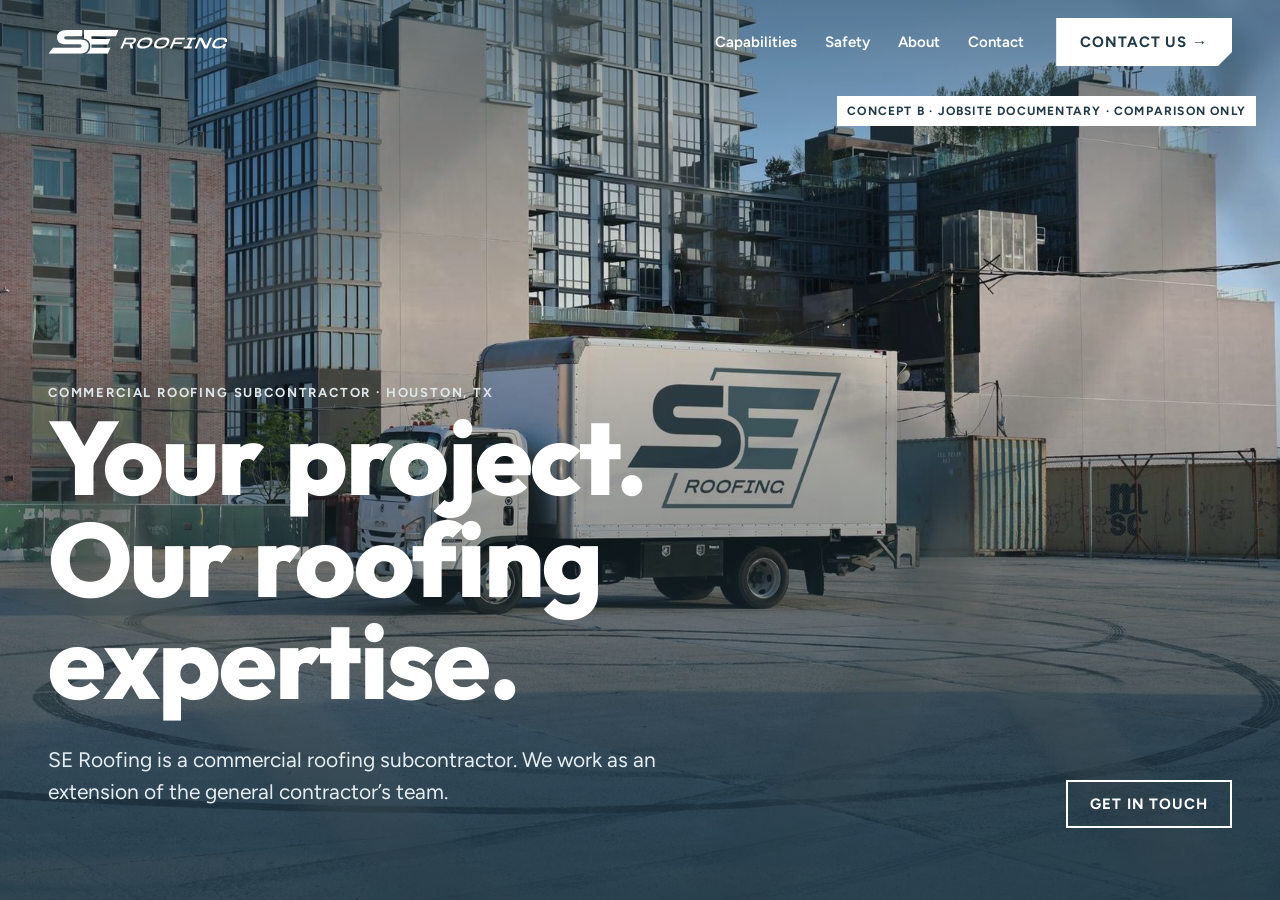
==== docs/direction/concept-b-hero.html @ 1069a1d4 "Add SE Roofing website design direction v1 (docs only): Field Manual direction, Home mock (static + " ====
<!doctype html><html lang="en"><head><meta charset="utf-8"><meta name="viewport" content="width=device-width,initial-scale=1">
<title>Concept B hero · Jobsite Documentary · SE Roofing</title>
<style>@font-face{
  font-family: 'Figtree';
  font-style: normal;
  font-weight: 400 900;
  font-display: swap;
  src: url([data-uri]) format('woff2');
  unicode-range: U+0000-00FF, U+0131, U+0152-0153, U+02BB-02BC, U+02C6, U+02DA, U+02DC, U+0304, U+0308, U+0329, U+2000-206F, U+20AC, U+2122, U+2191, U+2193, U+2212, U+2215, U+FEFF, U+FFFD;
}
@font-face{
  font-family: 'Outfit';
  font-style: normal;
  font-weight: 800 900;
  font-display: swap;
  src: url([data-uri]) format('woff2');
  unicode-range: U+0000-00FF, U+0131, U+0152-0153, U+02BB-02BC, U+02C6, U+02DA, U+02DC, U+0304, U+0308, U+0329, U+2000-206F, U+20AC, U+2122, U+2191, U+2193, U+2212, U+2215, U+FEFF, U+FFFD;
}/* SE Roofing tokens — PROPOSAL only, 2026-11-24, America/Chicago.
   Extracted from haydenclayne-ctrl/SE-Roofing- (brand/color, typography, logos;
   main @ a5951a3, 2026-07-01) and from related implementations:
   Command seroofing namespace (PR #14 findings), estimate-command globals.css,
   and the live Framer marketing site at seroofingteam.com (canonical tags point
   at roofingse.com). Not owner-approved.
   Prefix: --se-
   Official brand tokens are the first two groups. Product and live-site
   groups record what already ships; they are not approved brand additions.
   Do not mix Roof Co gold/navy, HCC, Cotton Co, Foundation, Blackhorn,
   Founders Ranch, or Rental One values into the official brand set. */

:root {
  /* ── Official brand (logo vectors + brand/color) ─────────────────── */
  --se-navy: #203A47;            /* PANTONE 7546 C. Primary. "S" and ROOFING wordmark. 11.95:1 on white (AAA). */
  --se-slate: #456977;           /* PANTONE 5405 C. SE Slate Blue. "E" bars, accent panels. 5.93:1 on white (AA body — the written guide's "large text only" note is too conservative). 2.01:1 on navy — never navy type on slate. */
  --se-white: #FFFFFF;           /* Page grounds, reverse type */
  --se-mist: #E7E9EA;            /* Light gray section ground from the Capabilities Statement. Approximate; not from a vector swatch. Command seroofing.mist and Estimate Command --color-line use this value. Navy on mist is 9.81:1. */

  /* ── Type (confirmed print system) ───────────────────────────────── */
  /* Proxima Nova + Museo Sans 900. Commercial; no webfont license confirmed;
     no files in the repo. Bio docs use NewScience/Rajdhani instead — not these
     tokens. The live marketing site currently ships Montserrat/Switzer. */
  --se-font-family: "Proxima Nova", "Museo Sans", "Century Gothic", "Avenir Next", sans-serif;
  --se-font-display: "Museo Sans", "Proxima Nova", "Century Gothic", "Avenir Next", sans-serif;

  /* ── Command / Estimating seroofing extras (product, not print brand) */
  --se-steel-light: #7E9BA7;     /* Command-only. 2.94:1 on white — not body text. 4.06:1 on navy — large-text AA only. */

  /* ── Estimate Command extras (SE-only app; conflicts with Command) ─ */
  --se-ec-bg: #F4F7F9;           /* App ground. Close to the live site's #F5F7F9; not Command's #F5F5F7. */
  --se-ec-muted: #6D7D88;        /* 4.25:1 on white — fails AA at 14px. */
  --se-ec-brand-soft: #E9EEF0;
  --se-ec-success: #2F8A5B;      /* 4.28:1 on white — fails AA at 14px. Command good is #2F6F52 (5.97:1). */
  --se-ec-success-soft: #E7F2EB;
  --se-ec-warning: #B07A1E;      /* 3.72:1 on white — large-text only. Command warn is #9C6A1E (4.67:1). */
  --se-ec-warning-soft: #F7EFE0;
  --se-ec-danger: #C0504D;       /* 4.67:1 on white (AA). Command bad is #943B3B (7.12:1). */
  --se-ec-danger-soft: #F7EBEB;
  --se-ec-radius-card: 14px;

  /* ── Live marketing site, observed 2026-11-24 on seroofingteam.com.
        Not official brand colors. Recorded so the drift is explicit. ─ */
  --se-web-ink: #16272F;         /* Header/on-light buttons, body-adjacent ink. Near, not equal to, SE Navy. 15.38:1 on white. */
  --se-web-heading: #1A1A2E;     /* Section titles */
  --se-web-footer: #182B33;      /* Footer field; nearby samples #1D2D35 / #1E343D */
  --se-web-orange: #D4762C;      /* Primary CTA. White type is 3.27:1 — fails AA at the 15px button size. Black type would be 6.43:1. Not Roof Co gold. */
  --se-web-ground: #F5F7F9;      /* Light section ground */
  --se-web-consult: #EBFBFF;     /* "Request a Roofing Consultation" band */
  --se-web-panel: #CADAE4;       /* "Delivered At Scale" light panel */
  --se-web-eyebrow: #CCE6FF;     /* "OVERVIEW:" on dark service cards */
  --se-web-font-ui: "Montserrat", "Inter", sans-serif;
  --se-web-font-stat: "Switzer", "Montserrat", sans-serif;
}
/* SE Roofing — web direction tokens (PROPOSAL, 2026-11-24, America/Chicago). Not approved.
   Load AFTER design-system/tokens.css (which defines --se-navy, --se-slate, --se-white, --se-mist).
   Only neutrals, spacing, type and layout are added here. No new brand colors. */
:root{
  /* Neutrals (support only, never as brand color) */
  --se-paper:#F4F6F7;        /* light section ground. Navy on paper 11.02:1 */
  --se-line:#C9D1D5;         /* hairlines/borders — non-text only */
  --se-line-strong:#8FA1AA;  /* section rules — non-text only (2.68:1) */
  --se-ink-2:#3A4E58;        /* secondary body text. 8.71:1 on white */
  --se-on-navy-2:#C9D6DC;    /* secondary text on navy. 8.04:1 */

  /* Accent — OFF by default (= navy). BRANDING (pending Hayden): .accent-orange flips it. */
  --se-accent:var(--se-navy); --se-accent-ink:var(--se-white);

  /* Fonts — swappable. Interim free Google Fonts until Proxima Nova / Museo Sans 900 are web-licensed.
     To switch: change these two lines only. */
  --se-font-body:"Figtree","Proxima Nova","Avenir Next","Segoe UI",Arial,sans-serif;     /* Proxima Nova stand-in */
  --se-font-display:"Outfit","Museo Sans","Proxima Nova","Avenir Next",Arial,sans-serif; /* Museo Sans 900 stand-in */
  --se-display-weight:800;

  /* Headline case — DECISION (Jeremy, 2026-11-24): sentence case. Author headings in sentence case; never transform.
     Uppercase is reserved for small labels/eyebrows, buttons and spec keys (--se-label-case). */
  --se-heading-case:none;
  --se-label-case:uppercase;

  /* Type scale (desktop / phone ≤720 overrides below) */
  --se-fs-h1:72px;  --se-lh-h1:1.02;
  --se-fs-h2:44px;  --se-lh-h2:1.06;
  --se-fs-h3:22px;  --se-lh-h3:1.2;
  --se-fs-lead:21px;
  --se-fs-body:18px; --se-lh-body:1.55;
  --se-fs-small:15px;
  --se-fs-label:13px; --se-ls-label:.14em;

  /* Spacing (4px base) */
  --s1:4px;--s2:8px;--s3:12px;--s4:16px;--s5:24px;--s6:32px;--s7:48px;--s8:64px;--s9:96px;--s10:128px;

  /* Layout */
  --gutter:24px; --margin:48px; --max:1240px; --header-h:76px;
  --cut:14px;        /* cut-corner on primary buttons (echoes the parallelogram frame) */
  --cut-photo:48px;  /* cut-corner on hero/case-study photos */
}
@media (max-width:1100px){:root{--margin:32px;--se-fs-h1:60px}}
@media (max-width:720px){:root{--margin:20px;--gutter:16px;--header-h:64px;--se-fs-h1:42px;--se-lh-h1:1.04;--se-fs-h2:30px;--se-fs-h3:20px;--se-fs-lead:18px;--se-fs-body:17px;--cut-photo:28px}}
.accent-orange{--se-accent:#D4762C;--se-accent-ink:#111111;} /* BRANDING (pending Hayden). #111 on #D4762C = 5.78:1 */
/* SE Roofing — Direction A "Field Manual" component CSS. PROPOSAL 2026-11-24. Uses only tokens from tokens.css + tokens.web.css. */
.accent-orange{--se-accent:#D4762C;--se-accent-ink:#111111;}
*{box-sizing:border-box}
html{scroll-behavior:smooth}
@media (prefers-reduced-motion:reduce){html{scroll-behavior:auto}*{transition:none!important;animation:none!important}}
body{margin:0;font-family:var(--se-font-body);font-size:var(--se-fs-body);line-height:var(--se-lh-body);color:var(--se-navy);background:var(--se-white);-webkit-font-smoothing:antialiased}
img{max-width:100%;display:block}
a{color:inherit}
.wrap{max-width:calc(var(--max) + 2*var(--margin));margin:0 auto;padding:0 var(--margin)}
.grid{display:grid;grid-template-columns:repeat(12,1fr);gap:var(--gutter)}
.skip{position:absolute;left:-999px;top:8px;background:var(--se-navy);color:#fff;padding:8px 12px;z-index:99}
.skip:focus{left:8px}
:focus-visible{outline:3px solid var(--se-slate);outline-offset:3px}
.on-navy :focus-visible{outline-color:#fff}

/* Type */
.label{font:700 var(--se-fs-label)/1.2 var(--se-font-body);letter-spacing:var(--se-ls-label);text-transform:var(--se-label-case);color:var(--se-slate)}
.on-navy .label{color:var(--se-on-navy-2)}
h1,h2,h3,.display{font-family:var(--se-font-display);font-weight:var(--se-display-weight);text-transform:var(--se-heading-case);letter-spacing:-.01em;word-spacing:.06em;margin:0;color:var(--se-navy)}
h1{font-size:var(--se-fs-h1);line-height:var(--se-lh-h1)}
h2{font-size:var(--se-fs-h2);line-height:var(--se-lh-h2)}
h3{font-size:var(--se-fs-h3);line-height:var(--se-lh-h3);letter-spacing:0}
.lead{font-size:var(--se-fs-lead);line-height:1.5;color:var(--se-ink-2);max-width:36em}
.on-navy,.on-navy h1,.on-navy h2,.on-navy h3{color:#fff}
.on-navy .lead{color:#DDE5E9}
p{margin:0 0 1em}
.muted{color:var(--se-slate)}

/* Rules — the Field Manual signature */
.rule{height:4px;background:var(--se-navy);border:0;margin:0}
.rule-slate{height:1px;background:var(--se-line-strong);border:0;margin:0}
.sec-head{display:grid;grid-template-columns:repeat(12,1fr);gap:var(--gutter);padding-top:var(--s5);border-top:4px solid var(--se-navy);margin-bottom:var(--s7)}
.sec-head .label{grid-column:span 3;padding-top:10px}
.sec-head .t{grid-column:span 9}
.sec-num{font:700 13px/1 var(--se-font-body);letter-spacing:.14em;color:var(--se-slate)}

/* Buttons */
.btn{display:inline-flex;align-items:center;gap:10px;min-height:48px;padding:0 22px;font:700 15px/1 var(--se-font-body);letter-spacing:.06em;text-transform:uppercase;text-decoration:none;border:2px solid transparent;cursor:pointer;
  clip-path:polygon(0 0,100% 0,100% calc(100% - var(--cut)),calc(100% - var(--cut)) 100%,0 100%)}
.btn-primary{background:var(--se-accent);color:var(--se-accent-ink)}
.btn-primary:hover{background:#18303B}
.accent-orange .btn-primary:hover{background:#BF6522}
.btn-ghost{background:transparent;color:var(--se-navy);border-color:var(--se-navy);clip-path:none}
.on-navy .btn-primary{background:#fff;color:var(--se-navy)}
.accent-orange .on-navy .btn-primary{background:var(--se-accent);color:var(--se-accent-ink)}
.on-navy .btn-ghost{color:#fff;border-color:#fff}
.btn .arr{font-size:18px;line-height:1}

/* Header */
.hdr{position:sticky;top:0;z-index:50;background:#fff;border-bottom:1px solid var(--se-line)}
.hdr .wrap{display:flex;align-items:center;gap:var(--s6);height:var(--header-h)}
.hdr .logo img{height:26px;width:auto}
.hdr nav.primary{display:flex;gap:28px;margin-left:auto}
.hdr nav a{font:600 15px/1 var(--se-font-body);text-decoration:none;color:var(--se-navy);padding:8px 0;border-bottom:2px solid transparent}
.hdr nav a:hover,.hdr nav a[aria-current]{border-bottom-color:var(--se-slate)}
.hdr .phone{font:600 15px/1 var(--se-font-body);color:var(--se-slate);text-decoration:none;white-space:nowrap}
.menu-btn{display:none;background:none;border:1px solid var(--se-navy);height:44px;width:44px;color:var(--se-navy);font:700 12px var(--se-font-body)}

/* Slot labels (mock only — never ship visible) */
.slot{display:inline-block;font:600 12px/1.3 var(--se-font-body);letter-spacing:.06em;text-transform:uppercase;color:var(--se-slate);background:repeating-linear-gradient(135deg,#F1F4F5 0 8px,#E7ECEE 8px 16px);border:1px dashed var(--se-line-strong);padding:3px 8px}
.on-navy .slot{color:#DDE5E9;background:rgba(255,255,255,.06);border-color:rgba(255,255,255,.4)}
.imgslot{position:relative}
.imgslot .imgcap{position:absolute;left:12px;bottom:12px;font:600 11px/1.3 var(--se-font-body);letter-spacing:.06em;text-transform:uppercase;background:rgba(255,255,255,.92);color:var(--se-navy);padding:4px 8px}

/* Hero (A) */
.hero{padding:var(--s8) 0 0}
.hero .grid{align-items:end}
.hero-copy{grid-column:1 / span 6;padding-bottom:var(--s8)}
.hero-copy h1{margin:var(--s4) 0 var(--s5)}
.hero-copy .lead{margin-bottom:var(--s6)}
.hero-ctas{display:flex;gap:var(--s4);flex-wrap:wrap}
.hero-img{grid-column:7 / span 6;align-self:stretch;min-height:540px;clip-path:polygon(0 0,100% 0,100% 100%,var(--cut-photo) 100%,0 calc(100% - var(--cut-photo)))}
.hero-img img{width:100%;height:100%;object-fit:cover}
.specbar{border-top:4px solid var(--se-navy);border-bottom:1px solid var(--se-line);background:#fff}
.specbar .wrap{display:grid;grid-template-columns:repeat(4,1fr)}
.spec{padding:20px 24px 20px 0;border-right:1px solid var(--se-line);margin-right:24px}
.spec:last-child{border-right:0}
.spec .k{display:block;margin-bottom:6px}
.spec .v{font:700 17px/1.3 var(--se-font-body)}

/* Sections */
section.blk{padding:var(--s9) 0}
.bg-mist{background:var(--se-paper)}
.bg-navy{background:var(--se-navy)}
.pos .grid > .big{grid-column:1 / span 7}
.pos .grid > .side{grid-column:9 / span 4;border-left:1px solid var(--se-line-strong);padding-left:var(--s5)}
.pos .quote{font-family:var(--se-font-display);font-weight:800;letter-spacing:-.015em;font-size:52px;line-height:1.02;margin:0 0 var(--s6)}
.pos .quote em{font-style:normal;color:var(--se-slate)}

/* Process */
.steps{display:grid;grid-template-columns:repeat(4,1fr);gap:0;border-top:1px solid var(--se-line-strong)}
.step{padding:var(--s5) var(--s5) 0 0;border-right:1px solid var(--se-line);margin-right:var(--s5)}
.step:last-child{border-right:0}
.step .n{font:800 40px/1 var(--se-font-display);color:var(--se-slate);display:block;margin-bottom:var(--s4)}
.step h3{margin-bottom:var(--s3)}
.step p{font-size:16px;color:var(--se-ink-2)}

/* Capability tiles */
.caps{display:grid;grid-template-columns:repeat(4,1fr);gap:var(--gutter)}
.cap{background:#fff;border:1px solid var(--se-line);border-top:4px solid var(--se-navy);padding:var(--s5);display:flex;flex-direction:column;min-height:300px;text-decoration:none}
.cap:hover{border-color:var(--se-slate);border-top-color:var(--se-slate)}
.cap .label{margin-bottom:var(--s5)}
.cap h3{margin-bottom:var(--s3)}
.cap p{font-size:16px;color:var(--se-ink-2);flex:1}
.cap .more{font:700 14px/1 var(--se-font-body);letter-spacing:.06em;text-transform:uppercase}
.systems{margin-top:var(--s7);display:flex;align-items:center;gap:var(--s5);flex-wrap:wrap;border-top:1px solid var(--se-line-strong);padding-top:var(--s5)}
.chip{font:700 14px/1 var(--se-font-body);letter-spacing:.08em;text-transform:uppercase;padding:10px 14px;border:1px solid var(--se-navy)}

/* Project cards */
.projs{display:grid;grid-template-columns:repeat(3,1fr);gap:var(--gutter)}
.pcard{text-decoration:none;display:block;background:#fff;border:1px solid var(--se-line)}
.pcard .ph{aspect-ratio:4/3;overflow:hidden}
.pcard .ph img{width:100%;height:100%;object-fit:cover;transition:transform .3s ease}
.pcard:hover .ph img{transform:scale(1.02)}
.pcard .body{padding:var(--s5)}
.pcard h3{margin:var(--s3) 0 var(--s4)}
.pcard dl{display:grid;grid-template-columns:auto 1fr;gap:6px 16px;margin:0;font-size:15px;border-top:1px solid var(--se-line);padding-top:var(--s4)}
.pcard dt{font-weight:700;color:var(--se-slate);text-transform:uppercase;font-size:12px;letter-spacing:.1em;padding-top:2px}
.pcard dd{margin:0}

/* Stat block */
.stats{display:grid;grid-template-columns:repeat(4,1fr);border-top:4px solid #fff}
.stat{padding:var(--s5) var(--s5) 0 0}
.stat .fig{font:800 56px/1 var(--se-font-display);display:block;margin-bottom:var(--s3)}
.stat .fig .slot{font-size:13px;vertical-align:middle}
.stat .src{font-size:13px;color:#C9D6DC;margin-top:6px}

/* Safety + Gov split */
.split{display:grid;grid-template-columns:1fr 1fr;gap:var(--gutter)}
.panel{padding:var(--s7);border:1px solid var(--se-line);background:#fff}
.panel.dark{background:var(--se-slate);border-color:var(--se-slate)}
.panel h2{font-size:36px;margin:var(--s3) 0 var(--s4)}
.idrow{display:grid;grid-template-columns:repeat(3,1fr);gap:var(--s4);margin:var(--s5) 0;border-top:1px solid rgba(255,255,255,.5);padding-top:var(--s4)}
.idrow .label{color:#fff}

/* Manufacturer row */
.mfr{display:flex;gap:var(--s7);align-items:center;flex-wrap:wrap;padding:var(--s6) 0;border-top:1px solid var(--se-line);border-bottom:1px solid var(--se-line)}
.mfr .name{display:none;font:800 22px/1 var(--se-font-display);text-transform:uppercase;color:var(--se-slate);letter-spacing:.04em}

/* Form */
.bid .grid > .intro{grid-column:1 / span 4}
.bid .grid > form{grid-column:6 / span 7}
.form{display:grid;grid-template-columns:1fr 1fr;gap:var(--s5) var(--gutter)}
.form .full{grid-column:1 / -1}
.field label{display:block;font:700 13px/1.2 var(--se-font-body);letter-spacing:.1em;text-transform:uppercase;margin-bottom:8px;color:#fff}
.field .req{color:#C9D6DC;font-weight:600;letter-spacing:0;text-transform:none}
.field input,.field select,.field textarea{width:100%;min-height:48px;padding:12px 14px;font:400 17px/1.3 var(--se-font-body);color:var(--se-navy);background:#fff;border:2px solid #fff;border-radius:0}
.field textarea{min-height:120px;resize:vertical}
.field input:focus,.field select:focus,.field textarea:focus{outline:3px solid #fff;outline-offset:2px;border-color:var(--se-slate)}
.field .hint{font-size:14px;color:#C9D6DC;margin-top:6px}
.checks{display:flex;flex-wrap:wrap;gap:10px}
.checks label{display:inline-flex;align-items:center;gap:8px;min-height:44px;padding:0 14px;border:1px solid rgba(255,255,255,.55);color:#fff;font:600 15px var(--se-font-body);letter-spacing:0;text-transform:none;margin:0}
.checks input{width:18px;height:18px;min-height:0}

/* Footer */
.ftr{background:var(--se-navy);border-top:1px solid rgba(255,255,255,.22);color:#DDE5E9;padding:var(--s8) 0 var(--s6);font-size:15px}
.ftr .grid > div{grid-column:span 3}
.ftr .grid > .brand{grid-column:span 5}
.ftr img{height:28px;width:auto;margin-bottom:var(--s5)}
.ftr a{text-decoration:none;color:#fff;display:block;padding:5px 0}
.ftr .label{color:#B8C7CE;margin-bottom:var(--s4);display:block}
.ftr .legal{margin-top:var(--s7);border-top:1px solid rgba(255,255,255,.25);padding-top:var(--s5);display:flex;justify-content:space-between;color:#B8C7CE;font-size:14px}

/* Case study */
.crumbs{font-size:14px;padding:var(--s5) 0;color:var(--se-slate)}
.crumbs a{color:var(--se-slate)}
.cs-head .grid{align-items:end}
.cs-head h1{grid-column:1 / span 8;font-size:64px;margin-top:var(--s4)}
.cs-head .role{grid-column:9 / span 4;font-size:17px;border-left:4px solid var(--se-navy);padding-left:var(--s4)}
.cs-hero{margin-top:var(--s7);aspect-ratio:21/9;overflow:hidden;clip-path:polygon(0 0,100% 0,100% calc(100% - 48px),calc(100% - 48px) 100%,0 100%)}
.cs-hero img{width:100%;height:100%;object-fit:cover}
.sheet{display:grid;grid-template-columns:repeat(4,1fr);border-top:4px solid var(--se-navy);margin-top:var(--s7)}
.sheet > div{padding:var(--s4) var(--s4) var(--s4) 0;border-bottom:1px solid var(--se-line)}
.sheet .k{display:block;margin-bottom:6px}
.sheet .v{font:700 17px/1.35 var(--se-font-body)}
.cs-body .grid > aside{grid-column:1 / span 3}
.cs-body .grid > article{grid-column:5 / span 8}
.cs-body article h2{font-size:30px;margin:var(--s7) 0 var(--s4)}
.cs-body article h2:first-child{margin-top:0}
.cs-body article p{max-width:38em}
.toc a{display:block;padding:10px 0;border-bottom:1px solid var(--se-line);text-decoration:none;font-weight:600;font-size:15px}
.gallery{display:grid;grid-template-columns:2fr 1fr;grid-template-rows:auto auto;gap:var(--gutter);margin-top:var(--s7)}
.gallery .a{grid-row:span 2}
.gallery img{width:100%;height:100%;object-fit:cover}
.gallery figure{margin:0}
.gallery figcaption{font-size:14px;color:var(--se-slate);padding-top:8px}
.pull{border-left:4px solid var(--se-slate);padding:var(--s3) 0 var(--s3) var(--s5);margin:var(--s7) 0}
.pull blockquote{margin:0 0 var(--s3);font:800 28px/1.2 var(--se-font-display)}
.next{display:flex;justify-content:space-between;align-items:center;border-top:4px solid var(--se-navy);padding-top:var(--s5)}

/* Mock annotation banner */
.mocknote{background:#FFF7D6;color:#3a3000;font:600 13px/1.4 var(--se-font-body);padding:8px var(--margin);border-bottom:1px solid #E5D48A}
.brandtag{position:fixed;right:16px;bottom:16px;z-index:60;background:#111;color:#fff;font:700 12px/1.3 var(--se-font-body);letter-spacing:.08em;text-transform:uppercase;padding:10px 12px;display:none}
.accent-orange .brandtag{display:block}

/* ── Tablet ≤1024 ─────────────────────────── */
@media (max-width:1100px){
  .hdr nav.primary{display:none} .menu-btn{display:inline-flex;align-items:center;justify-content:center;margin-left:auto}
  .hdr .phone{display:none}
  .caps{grid-template-columns:repeat(2,1fr)}
}
/* ── Phone ≤720 ───────────────────────────── */
@media (max-width:720px){
  .grid{grid-template-columns:repeat(4,1fr)}
  .grid > *{grid-column:1 / -1 !important}
  .hdr .wrap{gap:12px}
  .hdr .logo img{height:20px}
  .hdr .btn{min-height:44px;padding:0 14px;font-size:13px}
  .hdr .btn .long{display:none}
  .hero{padding-top:var(--s6)}
  .hero-copy{padding-bottom:var(--s6)}
  .hero-img{min-height:0;aspect-ratio:4/3;clip-path:polygon(0 0,100% 0,100% 100%,28px 100%,0 calc(100% - 28px))}
  .hero-ctas .btn{width:100%;justify-content:space-between}
  .specbar .wrap{grid-template-columns:1fr 1fr}
  .spec{padding:14px 12px 14px 0;margin-right:12px;border-bottom:1px solid var(--se-line)}
  .spec:nth-child(2n){border-right:0}
  section.blk{padding:var(--s8) 0}
  .sec-head{margin-bottom:var(--s6);grid-template-columns:1fr;gap:12px}
  .sec-head .label,.sec-head .t{grid-column:1 / -1;padding-top:0}
  .pos .quote{font-size:34px}
  .pos .grid > .side{border-left:0;padding-left:0;border-top:1px solid var(--se-line-strong);padding-top:var(--s5)}
  .steps,.caps,.projs,.stats,.split,.form,.idrow{grid-template-columns:1fr}
  .step{border-right:0;margin-right:0;border-bottom:1px solid var(--se-line);padding-bottom:var(--s4)}
  .cap{min-height:0}
  .stat{border-bottom:1px solid rgba(255,255,255,.25);padding-bottom:var(--s4)}
  .panel{padding:var(--s5)}
  .mfr{gap:var(--s5)}
  .ftr .legal{flex-direction:column;gap:8px}
  .cs-head h1{font-size:38px}
  .cs-head .role{margin-top:var(--s4)}
  .cs-hero{aspect-ratio:4/3}
  .sheet{grid-template-columns:1fr 1fr}
  .gallery{grid-template-columns:1fr}
  .gallery .a{grid-row:auto}
  .toc{display:none}
  .next{flex-direction:column;align-items:flex-start;gap:var(--s4)}
}
.sr{position:absolute;width:1px;height:1px;overflow:hidden;clip:rect(0 0 0 0);white-space:nowrap}
.hero-img .imgcap{left:auto;right:12px}

/* Mobile menu */
.hdr .mnav{display:none}
@media (max-width:1100px){
  .menu-open .hdr .mnav{display:block;position:absolute;left:0;right:0;top:var(--header-h);background:var(--se-white);border-bottom:4px solid var(--se-navy);padding:var(--s2) var(--margin) var(--s5)}
  .hdr .mnav a{display:flex;padding:0;border-bottom-width:1px;align-items:center;min-height:48px;border-bottom:1px solid var(--se-line);text-decoration:none;font:600 18px var(--se-font-body);color:var(--se-navy)}
  .hdr .mnav .mphone{border-bottom:0;color:var(--se-slate);margin-top:var(--s2)}
}
/* Stage bar (home.how-we-work teaser) */
.stagebar{list-style:none;margin:var(--s7) 0 0;padding:0;display:grid;grid-template-columns:repeat(4,1fr);border-top:1px solid var(--se-line-strong)}
.stagebar li{padding:var(--s5) var(--s5) 0 0;font:700 19px/1.25 var(--se-font-body);border-right:1px solid var(--se-line);margin-right:var(--s5)}
.stagebar li:last-child{border-right:0}
.stagebar .n{display:block;font:800 36px/1 var(--se-font-display);color:var(--se-slate);margin-bottom:var(--s3)}
h2.quote{font-size:52px;line-height:1.04;margin:0 0 var(--s6)}
@media (max-width:720px){.stagebar{grid-template-columns:1fr 1fr;row-gap:var(--s5)}.stagebar li{border-right:0;margin-right:0}
 h2.quote{font-size:34px} #cta .hero-ctas{justify-content:stretch!important}}
.phslot{width:100%;height:100%;min-height:220px;display:flex;align-items:center;justify-content:center;font:600 13px var(--se-font-body);letter-spacing:.08em;text-transform:uppercase;color:var(--se-slate);background:repeating-linear-gradient(135deg,#EEF1F3 0 10px,#E4E9EC 10px 20px)}
.hdr .btn{white-space:nowrap}
@media (max-width:720px){.hdr .btn .arr{display:none}}

.b-hdr{position:absolute;top:0;left:0;right:0;z-index:5}
.b-hdr .wrap{display:flex;align-items:center;height:84px;gap:32px}
.b-hdr nav{display:flex;gap:28px;margin-left:auto}
.b-hdr nav a{color:#fff;text-decoration:none;font:600 15px var(--se-font-body)}
.b-hero{position:relative;min-height:100vh;display:flex;align-items:flex-end;color:#fff;overflow:hidden}
.b-hero img.bg{position:absolute;inset:0;width:100%;height:100%;object-fit:cover}
.b-hero::after{content:"";position:absolute;inset:0;background:linear-gradient(180deg,rgba(32,58,71,.55) 0%,rgba(32,58,71,.05) 35%,rgba(32,58,71,.85) 100%)}
.b-hero .wrap{position:relative;z-index:2;padding-bottom:72px;width:100%}
.b-hero h1{color:#fff;font-size:104px;line-height:.98;max-width:10ch;letter-spacing:-.02em}
.b-hero .row{display:flex;justify-content:space-between;align-items:end;gap:32px;margin-top:32px;flex-wrap:wrap}
.b-hero .lead{color:#E6EDF0;max-width:30em}
.tagB{position:absolute;top:96px;right:24px;z-index:6;background:#fff;color:var(--se-navy);font:700 12px var(--se-font-body);letter-spacing:.1em;text-transform:uppercase;padding:8px 10px}
@media (max-width:720px){.b-hero h1{font-size:54px}.b-hdr nav{display:none}.b-hdr .wrap{height:64px}.b-hero .wrap{padding-bottom:40px}}
</style></head><body>
<header class="b-hdr"><div class="wrap"><img src="[data-uri]" alt="SE Roofing" style="height:24px"><nav><a href="#">Capabilities</a><a href="#">Safety</a><a href="#">About</a><a href="#">Contact</a></nav><a class="btn on-navy btn-primary" style="background:#fff;color:var(--se-navy)" href="#">Contact us →</a></div></header>
<span class="tagB">Concept B · Jobsite Documentary · comparison only</span>
<section class="b-hero on-navy">
  <img class="bg" src="[data-uri]" alt="SE Roofing box truck on a jobsite">
  <div class="wrap">
    <span class="label" style="color:#DDE5E9">Commercial roofing subcontractor · Houston, TX</span>
    <h1>Your project. Our roofing expertise.</h1>
    <div class="row"><p class="lead">SE Roofing is a commercial roofing subcontractor. We work as an extension of the general contractor’s team.</p>
    <a class="btn btn-ghost" href="#">Get in touch</a></div>
  </div>
</section>
</body></html>
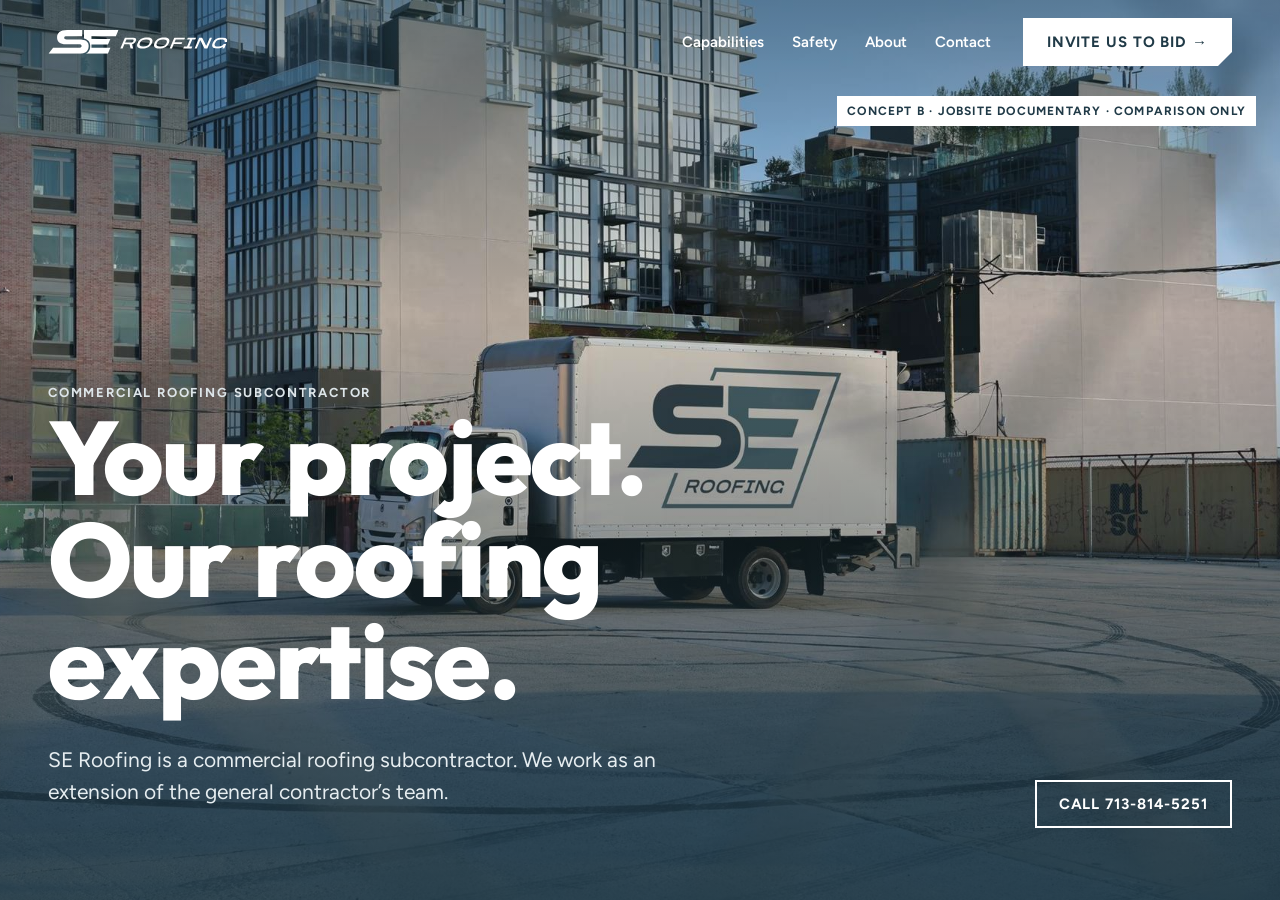
==== commit e0cadae3: "docs(direction): apply Z's approval of Direction A (Field Manual) - Nav per COPY-DECK; Government = " ====
--- a/docs/direction/concept-b-hero.html
+++ b/docs/direction/concept-b-hero.html
@@ -170,7 +170,8 @@
 .hdr nav a{font:600 15px/1 var(--se-font-body);text-decoration:none;color:var(--se-navy);padding:8px 0;border-bottom:2px solid transparent}
 .hdr nav a:hover,.hdr nav a[aria-current]{border-bottom-color:var(--se-slate)}
 .hdr .phone{font:600 15px/1 var(--se-font-body);color:var(--se-slate);text-decoration:none;white-space:nowrap}
-.menu-btn{display:none;background:none;border:1px solid var(--se-navy);height:44px;width:44px;color:var(--se-navy);font:700 12px var(--se-font-body)}
+.menu-btn{display:none;background:none;border:0;padding:0;height:44px;width:44px;color:var(--se-navy);cursor:pointer;align-items:center;justify-content:center}
+.menu-btn .i-close{display:none}.menu-open .menu-btn .i-open{display:none}.menu-open .menu-btn .i-close{display:block}
 
 /* Slot labels (mock only — never ship visible) */
 .slot{display:inline-block;font:600 12px/1.3 var(--se-font-body);letter-spacing:.06em;text-transform:uppercase;color:var(--se-slate);background:repeating-linear-gradient(135deg,#F1F4F5 0 8px,#E7ECEE 8px 16px);border:1px dashed var(--se-line-strong);padding:3px 8px}
@@ -188,7 +189,7 @@
 .hero-img{grid-column:7 / span 6;align-self:stretch;min-height:540px;clip-path:polygon(0 0,100% 0,100% 100%,var(--cut-photo) 100%,0 calc(100% - var(--cut-photo)))}
 .hero-img img{width:100%;height:100%;object-fit:cover}
 .specbar{border-top:4px solid var(--se-navy);border-bottom:1px solid var(--se-line);background:#fff}
-.specbar .wrap{display:grid;grid-template-columns:repeat(4,1fr)}
+.specbar .wrap{display:grid;grid-template-columns:1fr 1fr 2fr}
 .spec{padding:20px 24px 20px 0;border-right:1px solid var(--se-line);margin-right:24px}
 .spec:last-child{border-right:0}
 .spec .k{display:block;margin-bottom:6px}
@@ -329,7 +330,8 @@
   .hero-ctas .btn{width:100%;justify-content:space-between}
   .specbar .wrap{grid-template-columns:1fr 1fr}
   .spec{padding:14px 12px 14px 0;margin-right:12px;border-bottom:1px solid var(--se-line)}
-  .spec:nth-child(2n){border-right:0}
+  .spec:nth-child(2){border-right:0}
+  .spec:nth-child(3){grid-column:1 / -1;border-right:0;border-bottom:0}
   section.blk{padding:var(--s8) 0}
   .sec-head{margin-bottom:var(--s6);grid-template-columns:1fr;gap:12px}
   .sec-head .label,.sec-head .t{grid-column:1 / -1;padding-top:0}
@@ -373,6 +375,18 @@
 .hdr .btn{white-space:nowrap}
 @media (max-width:720px){.hdr .btn .arr{display:none}}
 
+/* Header CTA placement: header on desktop/tablet, inside the menu on phone */
+.hdr .mnav .mcta{display:none}
+@media (max-width:1100px){.hdr .menu-btn{margin-left:0}.hdr .hdr-cta{margin-left:auto}}
+@media (max-width:720px){
+  .hdr .hdr-cta{display:none}
+  .hdr .menu-btn{margin-left:auto;margin-right:-10px}
+  .hdr .mnav .mcta{display:flex;justify-content:space-between;width:100%;padding:0 22px;margin-top:var(--s5);border-bottom:0;font:700 15px/1 var(--se-font-body);color:var(--se-accent-ink)}
+}
+/* Bid details fieldset on the contact form */
+.bidset{border:0;border-top:1px solid rgba(255,255,255,.35);padding:var(--s5) 0 0;margin:var(--s3) 0 0}
+.bidset > legend{color:#fff;padding:0 0 var(--s4)}
+
 .b-hdr{position:absolute;top:0;left:0;right:0;z-index:5}
 .b-hdr .wrap{display:flex;align-items:center;height:84px;gap:32px}
 .b-hdr nav{display:flex;gap:28px;margin-left:auto}
@@ -387,15 +401,15 @@
 .tagB{position:absolute;top:96px;right:24px;z-index:6;background:#fff;color:var(--se-navy);font:700 12px var(--se-font-body);letter-spacing:.1em;text-transform:uppercase;padding:8px 10px}
 @media (max-width:720px){.b-hero h1{font-size:54px}.b-hdr nav{display:none}.b-hdr .wrap{height:64px}.b-hero .wrap{padding-bottom:40px}}
 </style></head><body>
-<header class="b-hdr"><div class="wrap"><img src="[data-uri]" alt="SE Roofing" style="height:24px"><nav><a href="#">Capabilities</a><a href="#">Safety</a><a href="#">About</a><a href="#">Contact</a></nav><a class="btn on-navy btn-primary" style="background:#fff;color:var(--se-navy)" href="#">Contact us →</a></div></header>
+<header class="b-hdr"><div class="wrap"><img src="[data-uri]" alt="SE Roofing" style="height:24px"><nav><a href="#">Capabilities</a><a href="#">Safety</a><a href="#">About</a><a href="#">Contact</a></nav><a class="btn on-navy btn-primary" style="background:#fff;color:var(--se-navy)" href="#">Invite us to bid →</a></div></header>
 <span class="tagB">Concept B · Jobsite Documentary · comparison only</span>
 <section class="b-hero on-navy">
   <img class="bg" src="[data-uri]